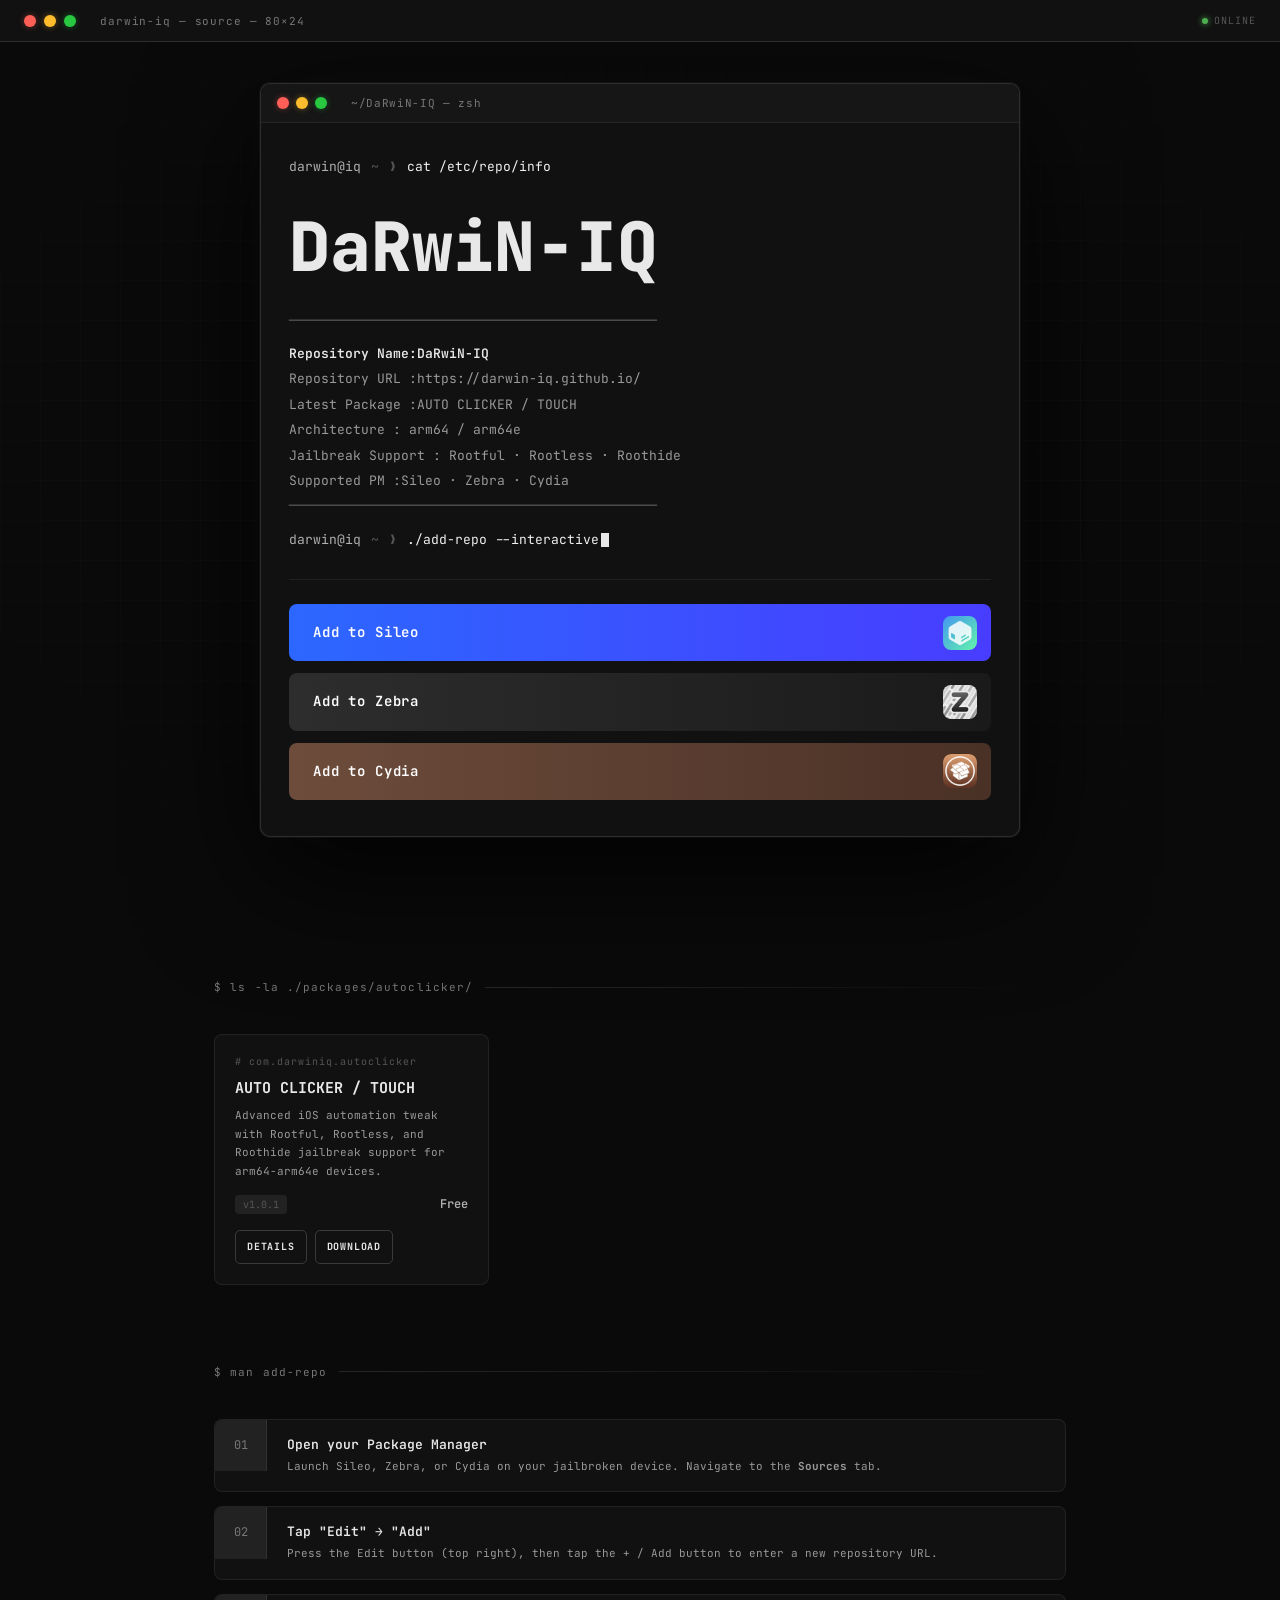
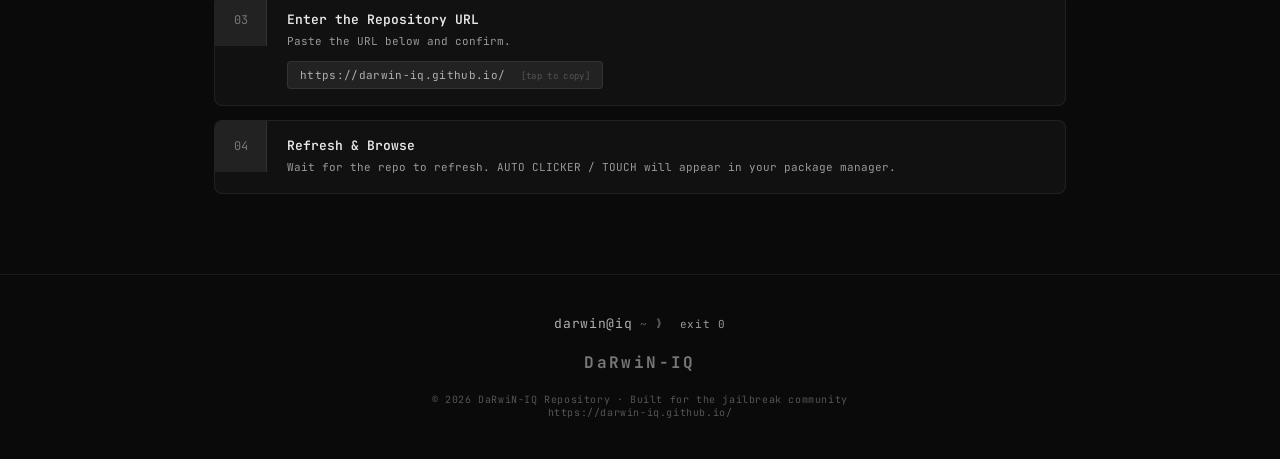
==== index.html @ 6f62ca1b "Cleanup: remove bat HTML and CSS link" ====
<!DOCTYPE html>
<html lang="en">
<head>
  <meta charset="UTF-8" />
  <meta name="viewport" content="width=device-width, initial-scale=1.0" />
  <title>DaRwiN-IQ — Source</title>
  <link href="https://fonts.googleapis.com/css2?family=JetBrains+Mono:wght@300;400;500;600;700;800&family=Share+Tech+Mono&display=swap" rel="stylesheet" />
  <style>
    :root {
      --black:   #0a0a0a;
      --black2:  #111111;
      --black3:  #161616;
      --black4:  #1c1c1c;
      --gray1:   #222222;
      --gray2:   #2e2e2e;
      --gray3:   #3a3a3a;
      --gray4:   #555555;
      --gray5:   #777777;
      --gray6:   #999999;
      --silver:  #b0b0b0;
      --white:   #e8e8e8;
      --white2:  #f0f0f0;
      --pure:    #ffffff;
      --accent:  #d0d0d0;
      --green:   #4caf50;
      --dim:     rgba(255,255,255,0.04);
      --border:  rgba(255,255,255,0.07);
      --border2: rgba(255,255,255,0.12);
    }

    *, *::before, *::after { box-sizing: border-box; margin: 0; padding: 0; }

    html { scroll-behavior: smooth; }

    body {
      background: var(--black);
      color: var(--white);
      font-family: 'JetBrains Mono', monospace;
      min-height: 100vh;
      overflow-x: hidden;
      cursor: default;
    }

    /* ────────────────── TOP BAR ────────────────── */
    .topbar {
      position: fixed;
      top: 0; left: 0; right: 0;
      height: 42px;
      background: var(--black2);
      border-bottom: 1px solid var(--border2);
      display: flex;
      align-items: center;
      justify-content: space-between;
      padding: 0 24px;
      z-index: 1000;
      backdrop-filter: blur(10px);
    }

    .topbar-left {
      display: flex;
      align-items: center;
      gap: 8px;
    }

    .dot {
      width: 12px; height: 12px;
      border-radius: 50%;
    }
    .dot-red    { background: #ff5f57; box-shadow: 0 0 6px #ff5f5766; }
    .dot-yellow { background: #ffbd2e; box-shadow: 0 0 6px #ffbd2e66; }
    .dot-green  { background: #28c840; box-shadow: 0 0 6px #28c84066; }

    .topbar-title {
      font-size: 11px;
      color: var(--gray5);
      letter-spacing: 0.08em;
      margin-left: 16px;
    }

    .topbar-right {
      font-size: 10px;
      color: var(--gray4);
      letter-spacing: 0.1em;
    }

    .status-dot {
      display: inline-block;
      width: 6px; height: 6px;
      border-radius: 50%;
      background: var(--green);
      margin-right: 6px;
      animation: blink 2s infinite;
      box-shadow: 0 0 6px var(--green);
    }

    @keyframes blink {
      0%, 100% { opacity: 1; }
      50% { opacity: 0.3; }
    }

    /* ────────────────── HERO ────────────────── */
    .hero {
      min-height: 100vh;
      display: flex;
      flex-direction: column;
      align-items: center;
      justify-content: center;
      padding: 80px 24px 60px;
      position: relative;
    }

    .hero-grid {
      position: absolute;
      inset: 0;
      background-image:
        linear-gradient(rgba(255,255,255,0.025) 1px, transparent 1px),
        linear-gradient(90deg, rgba(255,255,255,0.025) 1px, transparent 1px);
      background-size: 40px 40px;
      mask-image: radial-gradient(ellipse 80% 60% at 50% 50%, black 30%, transparent 100%);
    }

    .terminal-window {
      width: 100%;
      max-width: 760px;
      background: var(--black2);
      border: 1px solid var(--border2);
      border-radius: 10px;
      overflow: hidden;
      box-shadow:
        0 0 0 1px rgba(255,255,255,0.04),
        0 40px 120px rgba(0,0,0,0.8),
        0 0 80px rgba(255,255,255,0.02);
      position: relative;
      z-index: 1;
    }

    .terminal-header {
      background: var(--black3);
      border-bottom: 1px solid var(--border);
      padding: 12px 16px;
      display: flex;
      align-items: center;
      gap: 12px;
    }

    .terminal-dots {
      display: flex;
      gap: 7px;
    }

    .terminal-tab {
      font-size: 11px;
      color: var(--gray5);
      margin-left: 12px;
      letter-spacing: 0.06em;
    }

    .terminal-body {
      padding: 32px 28px 36px;
      line-height: 1.8;
    }

    .prompt {
      display: flex;
      align-items: flex-start;
      gap: 10px;
      margin-bottom: 6px;
      flex-wrap: wrap;
    }

    .prompt-user {
      color: var(--silver);
      font-size: 13px;
      white-space: nowrap;
    }

    .prompt-arrow {
      color: var(--gray4);
      font-size: 13px;
    }

    .prompt-cmd {
      color: var(--white2);
      font-size: 13px;
      flex: 1;
    }

    .output-line {
      padding-left: 0;
      font-size: 13px;
      color: var(--gray6);
      margin-bottom: 2px;
    }

    .output-line.highlight {
      color: var(--white);
      font-weight: 600;
    }

    .output-line.dim { color: var(--gray4); }

    /* ── BRAND LOGO ── */
    .brand-logo {
      font-family: 'JetBrains Mono', monospace;
      font-size: clamp(38px, 8vw, 68px);
      line-height: 1;
      color: var(--white);
      font-weight: 800;
      letter-spacing: 0;
      margin: 20px 0 28px;
      white-space: nowrap;
      text-shadow: none;
    }

    .spacer { height: 14px; }
    .spacer-sm { height: 8px; }

    /* ── TYPING CURSOR ── */
    .cursor {
      display: inline-block;
      width: 8px;
      height: 14px;
      background: var(--white);
      margin-left: 2px;
      vertical-align: middle;
      animation: cursor-blink 1s step-end infinite;
    }

    @keyframes cursor-blink {
      0%, 100% { opacity: 1; }
      50% { opacity: 0; }
    }

    /* ── ADD BUTTONS ── */
    .add-buttons {
      display: flex;
      flex-direction: column;
      gap: 12px;
      margin-top: 28px;
      padding-top: 24px;
      border-top: 1px solid var(--border);
    }

    .add-btn {
      display: flex;
      align-items: center;
      gap: 0;
      border-radius: 8px;
      padding: 0;
      cursor: pointer;
      text-decoration: none;
      overflow: hidden;
      transition: all 0.3s cubic-bezier(0.4, 0, 0.2, 1);
      font-family: "JetBrains Mono", monospace;
      border: none !important;
      outline: none !important;
      box-shadow: none !important;
      position: relative;
    }

    .add-btn:hover {
      transform: translateY(-2px);
      box-shadow: 0 10px 30px rgba(0,0,0,0.3) !important;
    }

    .btn-label {
      padding: 16px 24px;
      font-size: 14px;
      color: var(--pure);
      font-weight: 600;
      letter-spacing: 0.06em;
      flex: 1;
      text-align: left;
      border: none !important;
    }

    .btn-icon-img {
      width: 34px;
      height: 34px;
      margin-right: 14px;
      display: flex;
      align-items: center;
      justify-content: center;
      border-radius: 8px;
      overflow: hidden;
      border: none !important;
      box-shadow: none !important;
    }

    .btn-icon-img img { width: 100%; height: 100%; object-fit: cover; }

    .btn-sileo { background: linear-gradient(90deg, #2c67ff, #483dff); }
    .btn-zebra { background: linear-gradient(90deg, #2d2d2d, #1a1a1a); }
    .btn-cydia { background: linear-gradient(90deg, #6d4c3b, #4a3126); }
/* ────────────────── SECTION ────────────────── */
    section {
      max-width: 900px;
      margin: 0 auto;
      padding: 80px 24px;
    }

    .section-header {
      display: flex;
      align-items: center;
      gap: 12px;
      margin-bottom: 40px;
    }

    .section-cmd {
      font-size: 11px;
      color: var(--gray5);
      letter-spacing: 0.1em;
    }

    .section-title {
      font-size: 20px;
      font-weight: 700;
      color: var(--white);
      letter-spacing: 0.04em;
    }

    .divider {
      height: 1px;
      background: linear-gradient(90deg, var(--border2), transparent);
      flex: 1;
    }

    /* ────────────────── TWEAKS GRID ────────────────── */
    .tweaks-grid {
      display: grid;
      grid-template-columns: repeat(auto-fill, minmax(260px, 1fr));
      gap: 14px;
    }

    .tweak-card {
      background: var(--black2);
      border: 1px solid var(--border);
      border-radius: 8px;
      padding: 20px;
      transition: border-color 0.2s, box-shadow 0.2s, transform 0.2s;
      position: relative;
      overflow: hidden;
    }

    .tweak-card::before {
      content: '';
      position: absolute;
      top: 0; left: 0; right: 0;
      height: 1px;
      background: linear-gradient(90deg, transparent, rgba(255,255,255,0.1), transparent);
      opacity: 0;
      transition: opacity 0.3s;
    }

    .tweak-card:hover {
      border-color: var(--gray3);
      box-shadow: 0 8px 40px rgba(0,0,0,0.6);
      transform: translateY(-2px);
    }

    .tweak-card:hover::before { opacity: 1; }

    .tweak-id {
      font-size: 10px;
      color: var(--gray4);
      letter-spacing: 0.1em;
      margin-bottom: 10px;
    }

    .tweak-name {
      font-size: 15px;
      font-weight: 700;
      color: var(--white);
      margin-bottom: 8px;
    }

    .tweak-desc {
      font-size: 11px;
      color: var(--gray6);
      line-height: 1.7;
      margin-bottom: 14px;
    }

    .tweak-footer {
      display: flex;
      align-items: center;
      justify-content: space-between;
    }

    .tweak-version {
      font-size: 10px;
      color: var(--gray4);
      background: var(--gray1);
      padding: 3px 8px;
      border-radius: 4px;
    }

    .tweak-price {
      font-size: 12px;
      color: var(--silver);
      font-weight: 600;
    }

    .tweak-actions {
      display: flex;
      gap: 8px;
      margin-top: 16px;
      flex-wrap: wrap;
    }

    .tweak-link {
      display: inline-flex;
      align-items: center;
      justify-content: center;
      min-height: 34px;
      padding: 0 11px;
      border: 1px solid var(--gray3);
      border-radius: 5px;
      color: var(--white);
      font-size: 10px;
      font-weight: 700;
      letter-spacing: 0.08em;
      text-decoration: none;
      text-transform: uppercase;
      transition: border-color 0.2s, background 0.2s;
    }

    .tweak-link:hover {
      border-color: var(--silver);
      background: var(--gray1);
    }

    /* ────────────────── HOW TO ADD ────────────────── */
    .steps-list {
      display: flex;
      flex-direction: column;
      gap: 14px;
    }

    .step {
      display: flex;
      align-items: flex-start;
      gap: 0;
      background: var(--black2);
      border: 1px solid var(--border);
      border-radius: 8px;
      overflow: hidden;
    }

    .step-num {
      background: var(--gray1);
      border-right: 1px solid var(--border);
      padding: 16px 18px;
      font-size: 12px;
      color: var(--gray5);
      min-width: 52px;
      text-align: center;
      line-height: 1.6;
    }

    .step-content {
      padding: 16px 20px;
      flex: 1;
    }

    .step-title {
      font-size: 13px;
      font-weight: 600;
      color: var(--white);
      margin-bottom: 4px;
    }

    .step-desc {
      font-size: 11px;
      color: var(--gray6);
      line-height: 1.7;
    }

    .step-url {
      font-size: 11px;
      color: var(--silver);
      background: var(--gray1);
      padding: 6px 12px;
      border-radius: 4px;
      margin-top: 10px;
      display: inline-block;
      letter-spacing: 0.03em;
      border: 1px solid var(--border);
      cursor: pointer;
      transition: background 0.2s;
      word-break: break-all;
    }

    .step-url:hover { background: var(--gray2); }

    .copy-hint {
      font-size: 9px;
      color: var(--gray4);
      margin-left: 8px;
    }

    /* ────────────────── FOOTER ────────────────── */
    footer {
      border-top: 1px solid var(--border);
      padding: 40px 24px;
      display: flex;
      flex-direction: column;
      align-items: center;
      gap: 20px;
    }

    .footer-terminal {
      font-size: 11px;
      color: var(--gray4);
      letter-spacing: 0.06em;
    }

    .footer-name {
      font-size: 16px;
      font-weight: 700;
      color: var(--gray5);
      letter-spacing: 0.15em;
    }

    .footer-copy {
      font-size: 10px;
      color: var(--gray4);
      text-align: center;
      letter-spacing: 0.06em;
    }

    /* ────────────────── COPY TOAST ────────────────── */
    .toast {
      position: fixed;
      bottom: 30px;
      left: 50%;
      transform: translateX(-50%) translateY(20px);
      background: var(--gray1);
      border: 1px solid var(--border2);
      color: var(--white);
      font-size: 12px;
      padding: 10px 20px;
      border-radius: 6px;
      opacity: 0;
      pointer-events: none;
      transition: opacity 0.3s, transform 0.3s;
      z-index: 9000;
      letter-spacing: 0.05em;
    }

    .toast.show {
      opacity: 1;
      transform: translateX(-50%) translateY(0);
    }

    /* ────────────────── FADE IN ANIMATION ────────────────── */
    .fade-in {
      opacity: 0;
      transform: translateY(16px);
      animation: fadeUp 0.6s ease forwards;
    }

    @keyframes fadeUp {
      to { opacity: 1; transform: translateY(0); }
    }

    .delay-1 { animation-delay: 0.1s; }
    .delay-2 { animation-delay: 0.25s; }
    .delay-3 { animation-delay: 0.4s; }
    .delay-4 { animation-delay: 0.55s; }
    .delay-5 { animation-delay: 0.7s; }
    .delay-6 { animation-delay: 0.85s; }

    /* ────────────────── RESPONSIVE ────────────────── */
    @media (max-width: 600px) {
      .topbar { padding: 0 14px; }
      .terminal-body { padding: 20px 16px 24px; }
      .brand-logo { font-size: clamp(34px, 12vw, 46px); }
      .add-buttons { gap: 8px; }
      .tweaks-grid { grid-template-columns: 1fr; }
      section { padding: 60px 16px; }
    }
  </style>
</head>
<body>

  <!-- TOP BAR -->
  <div class="topbar">
    <div class="topbar-left">
      <span class="dot dot-red"></span>
      <span class="dot dot-yellow"></span>
      <span class="dot dot-green"></span>
      <span class="topbar-title">darwin-iq — source — 80×24</span>
    </div>
    <div class="topbar-right">
      <span class="status-dot"></span>ONLINE
    </div>
  </div>

  <!-- HERO -->
  <div class="hero">
    <div class="hero-grid"></div>
    <div class="bat-container">
        <div class="bat"></div>
    </div>

    <div class="terminal-window fade-in delay-1">
      <div class="terminal-header">
        <div class="terminal-dots">
          <span class="dot dot-red"></span>
          <span class="dot dot-yellow"></span>
          <span class="dot dot-green"></span>
        </div>
        <span class="terminal-tab">~/DaRwiN-IQ — zsh</span>
      </div>

      <div class="terminal-body">
        <div class="prompt">
          <span class="prompt-user">darwin@iq</span>
          <span class="prompt-arrow">~</span>
          <span class="prompt-arrow">❯</span>
          <span class="prompt-cmd">cat /etc/repo/info</span>
        </div>

        <div class="spacer-sm"></div>

        <div class="brand-logo" id="brand-logo">DaRwiN-IQ</div>

        <div class="output-line dim">──────────────────────────────────────────────</div>
        <div class="spacer-sm"></div>
        <div class="output-line highlight">  <span class="key">Repository Name</span><span class="sep">:</span><span class="val">DaRwiN-IQ</span></div>
        <div class="output-line">  <span class="key">Repository URL</span> <span class="sep">:</span><span class="val">https://darwin-iq.github.io/</span></div>
        <div class="output-line">  <span class="key">Latest Package</span> <span class="sep">:</span><span class="val">AUTO CLICKER / TOUCH</span></div>
        <div class="output-line">  Architecture       :  <span class="c-arm64">arm64</span> / <span class="c-arm64e">arm64e</span></div>
        <div class="output-line">  Jailbreak Support  :  <span class="c-rootful">Rootful</span> · <span class="c-rootless">Rootless</span> · <span class="c-roothide">Roothide</span></div>
        <div class="output-line">  <span class="key">Supported PM</span>   <span class="sep">:</span><span class="val">Sileo · Zebra · Cydia</span></div>
        <div class="output-line dim">──────────────────────────────────────────────</div>
        <div class="spacer-sm"></div>

        <div class="prompt fade-in delay-3">
          <span class="prompt-user">darwin@iq</span>
          <span class="prompt-arrow">~</span>
          <span class="prompt-arrow">❯</span>
          <span class="prompt-cmd">./add-repo --interactive<span class="cursor"></span></span>
        </div>

        <div class="add-buttons fade-in delay-4">
          <a class="add-btn btn-sileo" href="sileo://source/https://darwin-iq.github.io/" onclick="tryOpen(event,this.href)">
            <span class="btn-label">Add to Sileo</span>
            <div class="btn-icon-img"><img src="assets/images/sileo_icon.png" alt="Sileo"></div>
          </a>
          <a class="add-btn btn-zebra" href="zbra://sources/add/https://darwin-iq.github.io/" onclick="tryOpen(event,this.href)">
            <span class="btn-label">Add to Zebra</span>
            <div class="btn-icon-img"><img src="assets/images/zebra_icon.png" alt="Zebra"></div>
          </a>
          <a class="add-btn btn-cydia" href="cydia://url/https://cydia.saurik.com/api/share#?source=https%3A%2F%2Fdarwin-iq.github.io%2F" onclick="tryOpen(event,this.href)">
            <span class="btn-label">Add to Cydia</span>
            <div class="btn-icon-img"><img src="assets/images/cydia_icon.png" alt="Cydia"></div>
          </a>
        </div></div>

      </div>
    </div>
  </div>

  <!-- PACKAGES SECTION -->
  <section id="packages">
    <div class="section-header fade-in">
      <span class="section-cmd">$ ls -la ./packages/autoclicker/</span>
      <div class="divider"></div>
    </div>

    <div class="tweaks-grid" id="tweaks-grid">
      <!-- injected by JS -->
    </div>
  </section>

  <!-- HOW TO ADD -->
  <section id="howto" style="padding-top:0;">
    <div class="section-header fade-in">
      <span class="section-cmd">$ man add-repo</span>
      <div class="divider"></div>
    </div>

    <div class="steps-list fade-in delay-2">
      <div class="step">
        <div class="step-num">01</div>
        <div class="step-content">
          <div class="step-title">Open your Package Manager</div>
          <div class="step-desc">Launch Sileo, Zebra, or Cydia on your jailbroken device. Navigate to the <strong>Sources</strong> tab.</div>
        </div>
      </div>
      <div class="step">
        <div class="step-num">02</div>
        <div class="step-content">
          <div class="step-title">Tap "Edit" → "Add"</div>
          <div class="step-desc">Press the Edit button (top right), then tap the + / Add button to enter a new repository URL.</div>
        </div>
      </div>
      <div class="step">
        <div class="step-num">03</div>
        <div class="step-content">
          <div class="step-title">Enter the Repository URL</div>
          <div class="step-desc">Paste the URL below and confirm.</div>
          <span class="step-url" onclick="copyURL(this)">
            https://darwin-iq.github.io/
            <span class="copy-hint">[tap to copy]</span>
          </span>
        </div>
      </div>
      <div class="step">
        <div class="step-num">04</div>
        <div class="step-content">
          <div class="step-title">Refresh & Browse</div>
          <div class="step-desc">Wait for the repo to refresh. AUTO CLICKER / TOUCH will appear in your package manager.</div>
        </div>
      </div>
    </div>
  </section>

  <!-- FOOTER -->
  <footer>
    <div class="footer-terminal">
      <span class="prompt-user">darwin@iq</span>
      <span style="color:var(--gray4)"> ~ </span>
      <span class="prompt-arrow">❯</span>
      <span style="color:var(--gray6); margin-left:8px;">exit 0</span>
    </div>
    <div class="footer-name">DaRwiN-IQ</div>
    <div class="footer-copy">
      © 2026 DaRwiN-IQ Repository · Built for the jailbreak community<br/>
      <span style="color:var(--gray4)">https://darwin-iq.github.io/</span>
    </div>
  </footer>

  <div class="toast" id="toast">URL copied to clipboard ✓</div>

  <script>
    /* ── PACKAGES DATA ── */
    const packages = [
      {
        id: 'com.darwiniq.autoclicker',
        name: 'AUTO CLICKER / TOUCH',
        desc: 'Advanced iOS automation tweak with Rootful, Rootless, and Roothide jailbreak support for arm64-arm64e devices.',
        version: '1.0.1',
        price: 'Free',
        details: 'depictions/?package=com.darwiniq.autoclicker&v=7',
        download: 'debs/com.darwiniq.autoclicker_1.0.1_iphoneos-arm64.deb'
      },
    ];

    /* ── RENDER PACKAGES ── */
    const grid = document.getElementById('tweaks-grid');
    packages.forEach((pkg, i) => {
      const card = document.createElement('div');
      card.className = 'tweak-card fade-in';
      card.style.animationDelay = `${0.1 + i * 0.12}s`;
      card.innerHTML = `
        <div class="tweak-id"># ${pkg.id}</div>
        <div class="tweak-name">${pkg.name}</div>
        <div class="tweak-desc">${pkg.desc}</div>
        <div class="tweak-footer">
          <span class="tweak-version">v${pkg.version}</span>
          <span class="tweak-price">${pkg.price}</span>
        </div>
        <div class="tweak-actions">
          <a class="tweak-link" href="${pkg.details}">Details</a>
          <a class="tweak-link" href="${pkg.download}">Download</a>
        </div>
      `;
      grid.appendChild(card);
    });

    /* ── COPY URL ── */
    function copyURL(el) {
      const url = 'https://darwin-iq.github.io/';
      if (navigator.clipboard) {
        navigator.clipboard.writeText(url);
      } else {
        const ta = document.createElement('textarea');
        ta.value = url;
        document.body.appendChild(ta);
        ta.select();
        document.execCommand('copy');
        document.body.removeChild(ta);
      }
      showToast('URL copied to clipboard ✓');
    }

    /* ── DEEP LINK HANDLER ── */
    function tryOpen(e, url) {
      e.preventDefault();
      window.location.href = url;
    }

    /* ── TOAST ── */
    function showToast(msg) {
      const t = document.getElementById('toast');
      t.textContent = msg;
      t.classList.add('show');
      setTimeout(() => t.classList.remove('show'), 2500);
    }

    /* ── INTERSECTION OBSERVER for scroll fade ── */
    const obs = new IntersectionObserver((entries) => {
      entries.forEach(e => {
        if (e.isIntersecting) {
          e.target.style.opacity = '1';
          e.target.style.transform = 'translateY(0)';
        }
      });
    }, { threshold: 0.1 });

    document.querySelectorAll('.tweak-card, .step').forEach(el => {
      el.style.transition = 'opacity 0.5s ease, transform 0.5s ease';
      obs.observe(el);
    });
  </script>
</body>
</html>
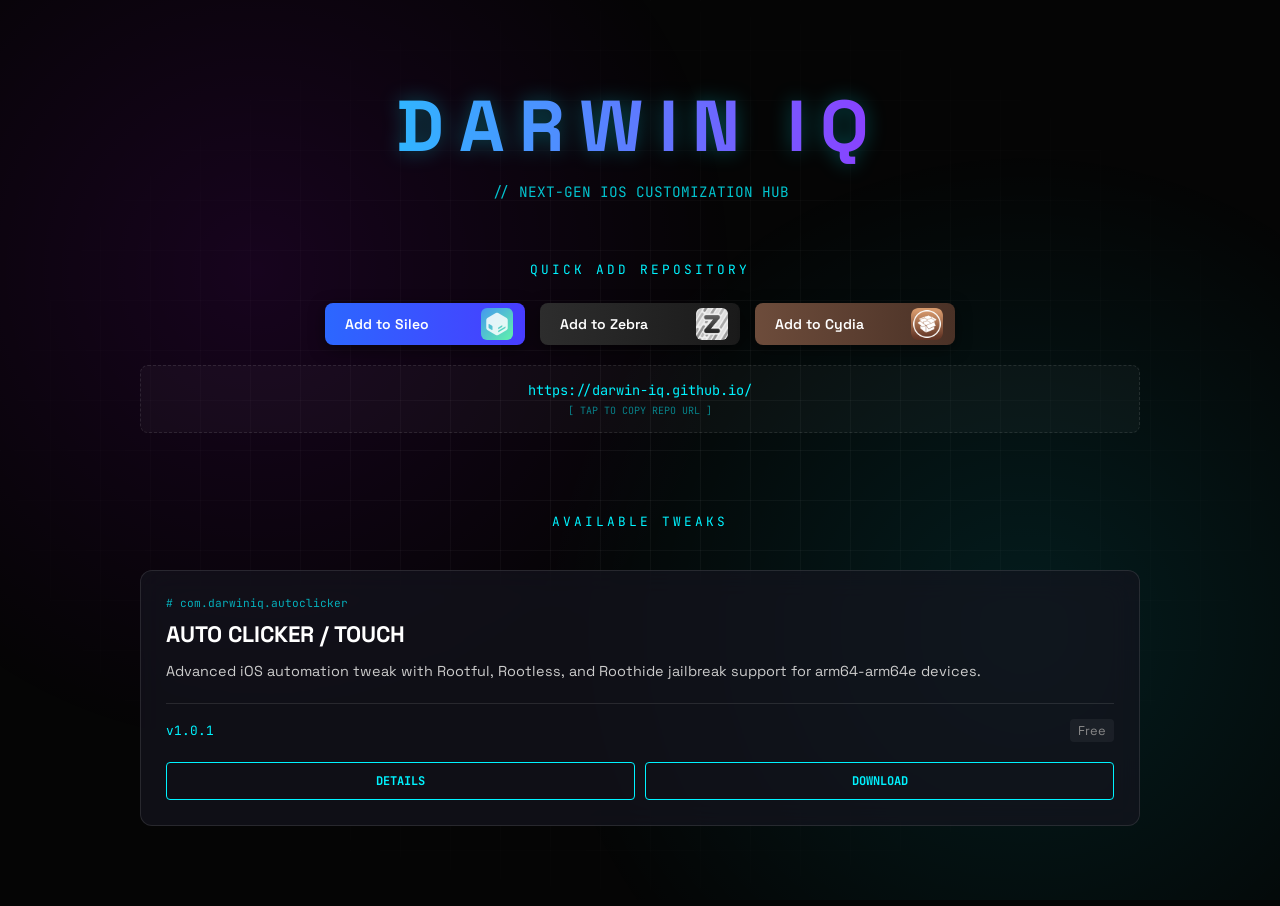
==== commit ba20c270: "Deploy Modern Cyberpunk theme and backup old design" ====
--- a/index.html
+++ b/index.html
@@ -1,820 +1,391 @@
 <!DOCTYPE html>
 <html lang="en">
 <head>
-  <meta charset="UTF-8" />
-  <meta name="viewport" content="width=device-width, initial-scale=1.0" />
-  <title>DaRwiN-IQ — Source</title>
-  <link href="https://fonts.googleapis.com/css2?family=JetBrains+Mono:wght@300;400;500;600;700;800&family=Share+Tech+Mono&display=swap" rel="stylesheet" />
-  <style>
-    :root {
-      --black:   #0a0a0a;
-      --black2:  #111111;
-      --black3:  #161616;
-      --black4:  #1c1c1c;
-      --gray1:   #222222;
-      --gray2:   #2e2e2e;
-      --gray3:   #3a3a3a;
-      --gray4:   #555555;
-      --gray5:   #777777;
-      --gray6:   #999999;
-      --silver:  #b0b0b0;
-      --white:   #e8e8e8;
-      --white2:  #f0f0f0;
-      --pure:    #ffffff;
-      --accent:  #d0d0d0;
-      --green:   #4caf50;
-      --dim:     rgba(255,255,255,0.04);
-      --border:  rgba(255,255,255,0.07);
-      --border2: rgba(255,255,255,0.12);
-    }
-
-    *, *::before, *::after { box-sizing: border-box; margin: 0; padding: 0; }
-
-    html { scroll-behavior: smooth; }
-
-    body {
-      background: var(--black);
-      color: var(--white);
-      font-family: 'JetBrains Mono', monospace;
-      min-height: 100vh;
-      overflow-x: hidden;
-      cursor: default;
-    }
-
-    /* ────────────────── TOP BAR ────────────────── */
-    .topbar {
-      position: fixed;
-      top: 0; left: 0; right: 0;
-      height: 42px;
-      background: var(--black2);
-      border-bottom: 1px solid var(--border2);
-      display: flex;
-      align-items: center;
-      justify-content: space-between;
-      padding: 0 24px;
-      z-index: 1000;
-      backdrop-filter: blur(10px);
-    }
-
-    .topbar-left {
-      display: flex;
-      align-items: center;
-      gap: 8px;
-    }
-
-    .dot {
-      width: 12px; height: 12px;
-      border-radius: 50%;
-    }
-    .dot-red    { background: #ff5f57; box-shadow: 0 0 6px #ff5f5766; }
-    .dot-yellow { background: #ffbd2e; box-shadow: 0 0 6px #ffbd2e66; }
-    .dot-green  { background: #28c840; box-shadow: 0 0 6px #28c84066; }
-
-    .topbar-title {
-      font-size: 11px;
-      color: var(--gray5);
-      letter-spacing: 0.08em;
-      margin-left: 16px;
-    }
-
-    .topbar-right {
-      font-size: 10px;
-      color: var(--gray4);
-      letter-spacing: 0.1em;
-    }
-
-    .status-dot {
-      display: inline-block;
-      width: 6px; height: 6px;
-      border-radius: 50%;
-      background: var(--green);
-      margin-right: 6px;
-      animation: blink 2s infinite;
-      box-shadow: 0 0 6px var(--green);
-    }
-
-    @keyframes blink {
-      0%, 100% { opacity: 1; }
-      50% { opacity: 0.3; }
-    }
-
-    /* ────────────────── HERO ────────────────── */
-    .hero {
-      min-height: 100vh;
-      display: flex;
-      flex-direction: column;
-      align-items: center;
-      justify-content: center;
-      padding: 80px 24px 60px;
-      position: relative;
-    }
-
-    .hero-grid {
-      position: absolute;
-      inset: 0;
-      background-image:
-        linear-gradient(rgba(255,255,255,0.025) 1px, transparent 1px),
-        linear-gradient(90deg, rgba(255,255,255,0.025) 1px, transparent 1px);
-      background-size: 40px 40px;
-      mask-image: radial-gradient(ellipse 80% 60% at 50% 50%, black 30%, transparent 100%);
-    }
-
-    .terminal-window {
-      width: 100%;
-      max-width: 760px;
-      background: var(--black2);
-      border: 1px solid var(--border2);
-      border-radius: 10px;
-      overflow: hidden;
-      box-shadow:
-        0 0 0 1px rgba(255,255,255,0.04),
-        0 40px 120px rgba(0,0,0,0.8),
-        0 0 80px rgba(255,255,255,0.02);
-      position: relative;
-      z-index: 1;
-    }
-
-    .terminal-header {
-      background: var(--black3);
-      border-bottom: 1px solid var(--border);
-      padding: 12px 16px;
-      display: flex;
-      align-items: center;
-      gap: 12px;
-    }
-
-    .terminal-dots {
-      display: flex;
-      gap: 7px;
-    }
-
-    .terminal-tab {
-      font-size: 11px;
-      color: var(--gray5);
-      margin-left: 12px;
-      letter-spacing: 0.06em;
-    }
-
-    .terminal-body {
-      padding: 32px 28px 36px;
-      line-height: 1.8;
-    }
-
-    .prompt {
-      display: flex;
-      align-items: flex-start;
-      gap: 10px;
-      margin-bottom: 6px;
-      flex-wrap: wrap;
-    }
-
-    .prompt-user {
-      color: var(--silver);
-      font-size: 13px;
-      white-space: nowrap;
-    }
-
-    .prompt-arrow {
-      color: var(--gray4);
-      font-size: 13px;
-    }
-
-    .prompt-cmd {
-      color: var(--white2);
-      font-size: 13px;
-      flex: 1;
-    }
-
-    .output-line {
-      padding-left: 0;
-      font-size: 13px;
-      color: var(--gray6);
-      margin-bottom: 2px;
-    }
-
-    .output-line.highlight {
-      color: var(--white);
-      font-weight: 600;
-    }
-
-    .output-line.dim { color: var(--gray4); }
-
-    /* ── BRAND LOGO ── */
-    .brand-logo {
-      font-family: 'JetBrains Mono', monospace;
-      font-size: clamp(38px, 8vw, 68px);
-      line-height: 1;
-      color: var(--white);
-      font-weight: 800;
-      letter-spacing: 0;
-      margin: 20px 0 28px;
-      white-space: nowrap;
-      text-shadow: none;
-    }
-
-    .spacer { height: 14px; }
-    .spacer-sm { height: 8px; }
-
-    /* ── TYPING CURSOR ── */
-    .cursor {
-      display: inline-block;
-      width: 8px;
-      height: 14px;
-      background: var(--white);
-      margin-left: 2px;
-      vertical-align: middle;
-      animation: cursor-blink 1s step-end infinite;
-    }
-
-    @keyframes cursor-blink {
-      0%, 100% { opacity: 1; }
-      50% { opacity: 0; }
-    }
-
-    /* ── ADD BUTTONS ── */
-    .add-buttons {
-      display: flex;
-      flex-direction: column;
-      gap: 12px;
-      margin-top: 28px;
-      padding-top: 24px;
-      border-top: 1px solid var(--border);
-    }
-
-    .add-btn {
-      display: flex;
-      align-items: center;
-      gap: 0;
-      border-radius: 8px;
-      padding: 0;
-      cursor: pointer;
-      text-decoration: none;
-      overflow: hidden;
-      transition: all 0.3s cubic-bezier(0.4, 0, 0.2, 1);
-      font-family: "JetBrains Mono", monospace;
-      border: none !important;
-      outline: none !important;
-      box-shadow: none !important;
-      position: relative;
-    }
-
-    .add-btn:hover {
-      transform: translateY(-2px);
-      box-shadow: 0 10px 30px rgba(0,0,0,0.3) !important;
-    }
-
-    .btn-label {
-      padding: 16px 24px;
-      font-size: 14px;
-      color: var(--pure);
-      font-weight: 600;
-      letter-spacing: 0.06em;
-      flex: 1;
-      text-align: left;
-      border: none !important;
-    }
-
-    .btn-icon-img {
-      width: 34px;
-      height: 34px;
-      margin-right: 14px;
-      display: flex;
-      align-items: center;
-      justify-content: center;
-      border-radius: 8px;
-      overflow: hidden;
-      border: none !important;
-      box-shadow: none !important;
-    }
-
-    .btn-icon-img img { width: 100%; height: 100%; object-fit: cover; }
-
-    .btn-sileo { background: linear-gradient(90deg, #2c67ff, #483dff); }
-    .btn-zebra { background: linear-gradient(90deg, #2d2d2d, #1a1a1a); }
-    .btn-cydia { background: linear-gradient(90deg, #6d4c3b, #4a3126); }
-/* ────────────────── SECTION ────────────────── */
-    section {
-      max-width: 900px;
-      margin: 0 auto;
-      padding: 80px 24px;
-    }
-
-    .section-header {
-      display: flex;
-      align-items: center;
-      gap: 12px;
-      margin-bottom: 40px;
-    }
-
-    .section-cmd {
-      font-size: 11px;
-      color: var(--gray5);
-      letter-spacing: 0.1em;
-    }
-
-    .section-title {
-      font-size: 20px;
-      font-weight: 700;
-      color: var(--white);
-      letter-spacing: 0.04em;
-    }
-
-    .divider {
-      height: 1px;
-      background: linear-gradient(90deg, var(--border2), transparent);
-      flex: 1;
-    }
-
-    /* ────────────────── TWEAKS GRID ────────────────── */
-    .tweaks-grid {
-      display: grid;
-      grid-template-columns: repeat(auto-fill, minmax(260px, 1fr));
-      gap: 14px;
-    }
-
-    .tweak-card {
-      background: var(--black2);
-      border: 1px solid var(--border);
-      border-radius: 8px;
-      padding: 20px;
-      transition: border-color 0.2s, box-shadow 0.2s, transform 0.2s;
-      position: relative;
-      overflow: hidden;
-    }
-
-    .tweak-card::before {
-      content: '';
-      position: absolute;
-      top: 0; left: 0; right: 0;
-      height: 1px;
-      background: linear-gradient(90deg, transparent, rgba(255,255,255,0.1), transparent);
-      opacity: 0;
-      transition: opacity 0.3s;
-    }
-
-    .tweak-card:hover {
-      border-color: var(--gray3);
-      box-shadow: 0 8px 40px rgba(0,0,0,0.6);
-      transform: translateY(-2px);
-    }
-
-    .tweak-card:hover::before { opacity: 1; }
-
-    .tweak-id {
-      font-size: 10px;
-      color: var(--gray4);
-      letter-spacing: 0.1em;
-      margin-bottom: 10px;
-    }
-
-    .tweak-name {
-      font-size: 15px;
-      font-weight: 700;
-      color: var(--white);
-      margin-bottom: 8px;
-    }
-
-    .tweak-desc {
-      font-size: 11px;
-      color: var(--gray6);
-      line-height: 1.7;
-      margin-bottom: 14px;
-    }
-
-    .tweak-footer {
-      display: flex;
-      align-items: center;
-      justify-content: space-between;
-    }
-
-    .tweak-version {
-      font-size: 10px;
-      color: var(--gray4);
-      background: var(--gray1);
-      padding: 3px 8px;
-      border-radius: 4px;
-    }
-
-    .tweak-price {
-      font-size: 12px;
-      color: var(--silver);
-      font-weight: 600;
-    }
-
-    .tweak-actions {
-      display: flex;
-      gap: 8px;
-      margin-top: 16px;
-      flex-wrap: wrap;
-    }
-
-    .tweak-link {
-      display: inline-flex;
-      align-items: center;
-      justify-content: center;
-      min-height: 34px;
-      padding: 0 11px;
-      border: 1px solid var(--gray3);
-      border-radius: 5px;
-      color: var(--white);
-      font-size: 10px;
-      font-weight: 700;
-      letter-spacing: 0.08em;
-      text-decoration: none;
-      text-transform: uppercase;
-      transition: border-color 0.2s, background 0.2s;
-    }
-
-    .tweak-link:hover {
-      border-color: var(--silver);
-      background: var(--gray1);
-    }
-
-    /* ────────────────── HOW TO ADD ────────────────── */
-    .steps-list {
-      display: flex;
-      flex-direction: column;
-      gap: 14px;
-    }
-
-    .step {
-      display: flex;
-      align-items: flex-start;
-      gap: 0;
-      background: var(--black2);
-      border: 1px solid var(--border);
-      border-radius: 8px;
-      overflow: hidden;
-    }
-
-    .step-num {
-      background: var(--gray1);
-      border-right: 1px solid var(--border);
-      padding: 16px 18px;
-      font-size: 12px;
-      color: var(--gray5);
-      min-width: 52px;
-      text-align: center;
-      line-height: 1.6;
-    }
-
-    .step-content {
-      padding: 16px 20px;
-      flex: 1;
-    }
-
-    .step-title {
-      font-size: 13px;
-      font-weight: 600;
-      color: var(--white);
-      margin-bottom: 4px;
-    }
-
-    .step-desc {
-      font-size: 11px;
-      color: var(--gray6);
-      line-height: 1.7;
-    }
-
-    .step-url {
-      font-size: 11px;
-      color: var(--silver);
-      background: var(--gray1);
-      padding: 6px 12px;
-      border-radius: 4px;
-      margin-top: 10px;
-      display: inline-block;
-      letter-spacing: 0.03em;
-      border: 1px solid var(--border);
-      cursor: pointer;
-      transition: background 0.2s;
-      word-break: break-all;
-    }
-
-    .step-url:hover { background: var(--gray2); }
-
-    .copy-hint {
-      font-size: 9px;
-      color: var(--gray4);
-      margin-left: 8px;
-    }
-
-    /* ────────────────── FOOTER ────────────────── */
-    footer {
-      border-top: 1px solid var(--border);
-      padding: 40px 24px;
-      display: flex;
-      flex-direction: column;
-      align-items: center;
-      gap: 20px;
-    }
-
-    .footer-terminal {
-      font-size: 11px;
-      color: var(--gray4);
-      letter-spacing: 0.06em;
-    }
-
-    .footer-name {
-      font-size: 16px;
-      font-weight: 700;
-      color: var(--gray5);
-      letter-spacing: 0.15em;
-    }
-
-    .footer-copy {
-      font-size: 10px;
-      color: var(--gray4);
-      text-align: center;
-      letter-spacing: 0.06em;
-    }
-
-    /* ────────────────── COPY TOAST ────────────────── */
-    .toast {
-      position: fixed;
-      bottom: 30px;
-      left: 50%;
-      transform: translateX(-50%) translateY(20px);
-      background: var(--gray1);
-      border: 1px solid var(--border2);
-      color: var(--white);
-      font-size: 12px;
-      padding: 10px 20px;
-      border-radius: 6px;
-      opacity: 0;
-      pointer-events: none;
-      transition: opacity 0.3s, transform 0.3s;
-      z-index: 9000;
-      letter-spacing: 0.05em;
-    }
-
-    .toast.show {
-      opacity: 1;
-      transform: translateX(-50%) translateY(0);
-    }
-
-    /* ────────────────── FADE IN ANIMATION ────────────────── */
-    .fade-in {
-      opacity: 0;
-      transform: translateY(16px);
-      animation: fadeUp 0.6s ease forwards;
-    }
-
-    @keyframes fadeUp {
-      to { opacity: 1; transform: translateY(0); }
-    }
-
-    .delay-1 { animation-delay: 0.1s; }
-    .delay-2 { animation-delay: 0.25s; }
-    .delay-3 { animation-delay: 0.4s; }
-    .delay-4 { animation-delay: 0.55s; }
-    .delay-5 { animation-delay: 0.7s; }
-    .delay-6 { animation-delay: 0.85s; }
-
-    /* ────────────────── RESPONSIVE ────────────────── */
-    @media (max-width: 600px) {
-      .topbar { padding: 0 14px; }
-      .terminal-body { padding: 20px 16px 24px; }
-      .brand-logo { font-size: clamp(34px, 12vw, 46px); }
-      .add-buttons { gap: 8px; }
-      .tweaks-grid { grid-template-columns: 1fr; }
-      section { padding: 60px 16px; }
-    }
-  </style>
+    <meta charset="UTF-8">
+    <meta name="viewport" content="width=device-width, initial-scale=1.0">
+    <title>DaRwiN-IQ — Modern Cyberpunk Source</title>
+    <link href="https://fonts.googleapis.com/css2?family=Space+Grotesk:wght@300;500;700&family=JetBrains+Mono:wght@400;700&display=swap" rel="stylesheet">
+    <style>
+        :root {
+            --bg: #050505;
+            --accent: #00f3ff;
+            --accent-dim: rgba(0, 243, 255, 0.3);
+            --purple: #bc00ff;
+            --glass: rgba(20, 20, 30, 0.7);
+            --border: rgba(255, 255, 255, 0.1);
+        }
+
+        * { margin: 0; padding: 0; box-sizing: border-box; }
+
+        body {
+            background-color: var(--bg);
+            color: white;
+            font-family: 'Space Grotesk', sans-serif;
+            min-height: 100vh;
+            overflow-x: hidden;
+            display: flex;
+            flex-direction: column;
+            align-items: center;
+        }
+
+        /* ── BACKGROUND EFFECTS ── */
+        body::before {
+            content: "";
+            position: fixed;
+            inset: 0;
+            background: 
+                radial-gradient(circle at 20% 30%, rgba(188, 0, 255, 0.1) 0%, transparent 40%),
+                radial-gradient(circle at 80% 70%, rgba(0, 243, 255, 0.1) 0%, transparent 40%);
+            z-index: -1;
+        }
+
+        .grid-overlay {
+            position: fixed;
+            inset: 0;
+            background-image: 
+                linear-gradient(var(--border) 1px, transparent 1px),
+                linear-gradient(90deg, var(--border) 1px, transparent 1px);
+            background-size: 50px 50px;
+            mask-image: radial-gradient(ellipse at center, black, transparent 80%);
+            z-index: -1;
+            opacity: 0.5;
+        }
+
+        .container {
+            max-width: 1000px;
+            width: 90%;
+            padding: 80px 0;
+        }
+
+        /* ── HEADER ── */
+        .header {
+            text-align: center;
+            margin-bottom: 60px;
+        }
+
+        .header h1 {
+            font-size: clamp(2.5rem, 8vw, 4.5rem);
+            text-transform: uppercase;
+            letter-spacing: 0.2em;
+            background: linear-gradient(to right, var(--accent), var(--purple));
+            -webkit-background-clip: text;
+            -webkit-text-fill-color: transparent;
+            filter: drop-shadow(0 0 10px var(--accent-dim));
+            margin-bottom: 10px;
+        }
+
+        .header p {
+            font-family: 'JetBrains Mono', monospace;
+            color: var(--accent);
+            font-size: 0.9rem;
+            opacity: 0.8;
+        }
+
+        /* ── REPO BUTTONS (Original Look Preserved) ── */
+        .repo-section {
+            margin-bottom: 80px;
+            text-align: center;
+        }
+
+        .section-title {
+            font-family: 'JetBrains Mono', monospace;
+            font-size: 0.8rem;
+            color: var(--accent);
+            margin-bottom: 25px;
+            text-transform: uppercase;
+            letter-spacing: 3px;
+        }
+
+        .add-buttons {
+            display: flex;
+            flex-wrap: wrap;
+            justify-content: center;
+            gap: 15px;
+        }
+
+        .add-btn {
+            display: flex;
+            align-items: center;
+            border-radius: 8px;
+            cursor: pointer;
+            text-decoration: none;
+            overflow: hidden;
+            transition: all 0.3s ease;
+            min-width: 200px;
+            border: none !important;
+            outline: none !important;
+            box-shadow: 0 4px 15px rgba(0,0,0,0.5) !important;
+        }
+
+        .add-btn:hover {
+            transform: translateY(-3px);
+            box-shadow: 0 10px 25px rgba(0,0,0,0.6) !important;
+        }
+
+        .btn-label {
+            padding: 12px 20px;
+            font-size: 14px;
+            color: white;
+            font-weight: 600;
+            flex: 1;
+            text-align: left;
+        }
+
+        .btn-icon-img {
+            width: 32px;
+            height: 32px;
+            margin-right: 12px;
+            display: flex;
+            align-items: center;
+            justify-content: center;
+            border-radius: 6px;
+            overflow: hidden;
+        }
+
+        .btn-icon-img img { width: 100%; height: 100%; object-fit: cover; }
+
+        .btn-sileo { background: linear-gradient(90deg, #2c67ff, #483dff); }
+        .btn-zebra { background: linear-gradient(90deg, #2d2d2d, #1a1a1a); }
+        .btn-cydia { background: linear-gradient(90deg, #6d4c3b, #4a3126); }
+
+        /* ── PACKAGE CARDS ── */
+        .packages-grid {
+            display: grid;
+            grid-template-columns: repeat(auto-fit, minmax(320px, 1fr));
+            gap: 25px;
+        }
+
+        .card {
+            background: var(--glass);
+            backdrop-filter: blur(15px);
+            border: 1px solid var(--border);
+            border-radius: 12px;
+            padding: 25px;
+            position: relative;
+            transition: 0.4s cubic-bezier(0.175, 0.885, 0.32, 1.275);
+            display: flex;
+            flex-direction: column;
+        }
+
+        .card:hover {
+            transform: translateY(-8px);
+            border-color: var(--accent);
+            box-shadow: 0 0 30px rgba(0, 243, 255, 0.15);
+        }
+
+        .tweak-id {
+            font-family: 'JetBrains Mono', monospace;
+            font-size: 0.7rem;
+            color: var(--accent);
+            margin-bottom: 10px;
+            opacity: 0.7;
+        }
+
+        .tweak-name {
+            font-size: 1.4rem;
+            font-weight: 700;
+            margin-bottom: 12px;
+            color: white;
+        }
+
+        .tweak-desc {
+            font-size: 0.9rem;
+            color: #ccc;
+            line-height: 1.5;
+            margin-bottom: 20px;
+            flex: 1;
+        }
+
+        .tweak-footer {
+            display: flex;
+            justify-content: space-between;
+            align-items: center;
+            margin-bottom: 20px;
+            padding-top: 15px;
+            border-top: 1px solid var(--border);
+        }
+
+        .tweak-version {
+            font-family: 'JetBrains Mono', monospace;
+            font-size: 0.8rem;
+            color: var(--accent);
+        }
+
+        .tweak-price {
+            font-size: 0.8rem;
+            background: rgba(255,255,255,0.05);
+            padding: 3px 8px;
+            border-radius: 4px;
+            color: #888;
+        }
+
+        .tweak-actions {
+            display: grid;
+            grid-template-columns: 1fr 1fr;
+            gap: 10px;
+        }
+
+        .btn-action {
+            text-align: center;
+            padding: 10px;
+            border: 1px solid var(--accent);
+            color: var(--accent);
+            text-decoration: none;
+            font-family: 'JetBrains Mono', monospace;
+            font-weight: bold;
+            font-size: 0.75rem;
+            text-transform: uppercase;
+            border-radius: 4px;
+            transition: 0.2s;
+        }
+
+        .btn-action:hover {
+            background: var(--accent);
+            color: black;
+            box-shadow: 0 0 15px var(--accent);
+        }
+
+        /* ── TOAST ── */
+        .toast {
+            position: fixed;
+            bottom: 30px;
+            left: 50%;
+            transform: translateX(-50%) translateY(100px);
+            background: var(--accent);
+            color: black;
+            padding: 12px 25px;
+            border-radius: 50px;
+            font-weight: bold;
+            font-size: 0.9rem;
+            transition: 0.5s cubic-bezier(0.68, -0.55, 0.265, 1.55);
+            z-index: 10000;
+        }
+        .toast.show { transform: translateX(-50%) translateY(0); }
+
+        .url-copy-box {
+            background: rgba(255,255,255,0.03);
+            border: 1px dashed var(--border);
+            padding: 15px;
+            border-radius: 8px;
+            margin-top: 20px;
+            cursor: pointer;
+            transition: 0.2s;
+            font-family: 'JetBrains Mono', monospace;
+            font-size: 0.85rem;
+            color: var(--accent);
+        }
+
+        .url-copy-box:hover {
+            background: rgba(255,255,255,0.06);
+            border-color: var(--accent);
+        }
+    </style>
 </head>
 <body>
-
-  <!-- TOP BAR -->
-  <div class="topbar">
-    <div class="topbar-left">
-      <span class="dot dot-red"></span>
-      <span class="dot dot-yellow"></span>
-      <span class="dot dot-green"></span>
-      <span class="topbar-title">darwin-iq — source — 80×24</span>
+    <div class="grid-overlay"></div>
+
+    <div class="container">
+        <!-- HERO -->
+        <header class="header">
+            <h1>DARWIN IQ</h1>
+            <p>// NEXT-GEN IOS CUSTOMIZATION HUB</p>
+        </header>
+
+        <!-- REPO ACCESS -->
+        <section class="repo-section">
+            <div class="section-title">Quick Add Repository</div>
+            <div class="add-buttons">
+                <a class="add-btn btn-sileo" href="sileo://source/https://darwin-iq.github.io/" onclick="tryOpen(event,this.href)">
+                    <span class="btn-label">Add to Sileo</span>
+                    <div class="btn-icon-img"><img src="assets/images/sileo_icon.png" alt="Sileo"></div>
+                </a>
+                <a class="add-btn btn-zebra" href="zbra://sources/add/https://darwin-iq.github.io/" onclick="tryOpen(event,this.href)">
+                    <span class="btn-label">Add to Zebra</span>
+                    <div class="btn-icon-img"><img src="assets/images/zebra_icon.png" alt="Zebra"></div>
+                </a>
+                <a class="add-btn btn-cydia" href="cydia://url/https://cydia.saurik.com/api/share#?source=https%3A%2F%2Fdarwin-iq.github.io%2F" onclick="tryOpen(event,this.href)">
+                    <span class="btn-label">Add to Cydia</span>
+                    <div class="btn-icon-img"><img src="assets/images/cydia_icon.png" alt="Cydia"></div>
+                </a>
+            </div>
+            
+            <div class="url-copy-box" onclick="copyURL()">
+                https://darwin-iq.github.io/
+                <div style="font-size: 10px; margin-top: 5px; opacity: 0.5;">[ TAP TO COPY REPO URL ]</div>
+            </div>
+        </section>
+
+        <!-- PACKAGES -->
+        <div class="section-title" style="text-align:center; margin-bottom: 40px;">Available Tweaks</div>
+        <div class="packages-grid" id="tweaks-grid">
+            <!-- Rendered by JS -->
+        </div>
     </div>
-    <div class="topbar-right">
-      <span class="status-dot"></span>ONLINE
-    </div>
-  </div>
-
-  <!-- HERO -->
-  <div class="hero">
-    <div class="hero-grid"></div>
-    <div class="bat-container">
-        <div class="bat"></div>
-    </div>
-
-    <div class="terminal-window fade-in delay-1">
-      <div class="terminal-header">
-        <div class="terminal-dots">
-          <span class="dot dot-red"></span>
-          <span class="dot dot-yellow"></span>
-          <span class="dot dot-green"></span>
-        </div>
-        <span class="terminal-tab">~/DaRwiN-IQ — zsh</span>
-      </div>
-
-      <div class="terminal-body">
-        <div class="prompt">
-          <span class="prompt-user">darwin@iq</span>
-          <span class="prompt-arrow">~</span>
-          <span class="prompt-arrow">❯</span>
-          <span class="prompt-cmd">cat /etc/repo/info</span>
-        </div>
-
-        <div class="spacer-sm"></div>
-
-        <div class="brand-logo" id="brand-logo">DaRwiN-IQ</div>
-
-        <div class="output-line dim">──────────────────────────────────────────────</div>
-        <div class="spacer-sm"></div>
-        <div class="output-line highlight">  <span class="key">Repository Name</span><span class="sep">:</span><span class="val">DaRwiN-IQ</span></div>
-        <div class="output-line">  <span class="key">Repository URL</span> <span class="sep">:</span><span class="val">https://darwin-iq.github.io/</span></div>
-        <div class="output-line">  <span class="key">Latest Package</span> <span class="sep">:</span><span class="val">AUTO CLICKER / TOUCH</span></div>
-        <div class="output-line">  Architecture       :  <span class="c-arm64">arm64</span> / <span class="c-arm64e">arm64e</span></div>
-        <div class="output-line">  Jailbreak Support  :  <span class="c-rootful">Rootful</span> · <span class="c-rootless">Rootless</span> · <span class="c-roothide">Roothide</span></div>
-        <div class="output-line">  <span class="key">Supported PM</span>   <span class="sep">:</span><span class="val">Sileo · Zebra · Cydia</span></div>
-        <div class="output-line dim">──────────────────────────────────────────────</div>
-        <div class="spacer-sm"></div>
-
-        <div class="prompt fade-in delay-3">
-          <span class="prompt-user">darwin@iq</span>
-          <span class="prompt-arrow">~</span>
-          <span class="prompt-arrow">❯</span>
-          <span class="prompt-cmd">./add-repo --interactive<span class="cursor"></span></span>
-        </div>
-
-        <div class="add-buttons fade-in delay-4">
-          <a class="add-btn btn-sileo" href="sileo://source/https://darwin-iq.github.io/" onclick="tryOpen(event,this.href)">
-            <span class="btn-label">Add to Sileo</span>
-            <div class="btn-icon-img"><img src="assets/images/sileo_icon.png" alt="Sileo"></div>
-          </a>
-          <a class="add-btn btn-zebra" href="zbra://sources/add/https://darwin-iq.github.io/" onclick="tryOpen(event,this.href)">
-            <span class="btn-label">Add to Zebra</span>
-            <div class="btn-icon-img"><img src="assets/images/zebra_icon.png" alt="Zebra"></div>
-          </a>
-          <a class="add-btn btn-cydia" href="cydia://url/https://cydia.saurik.com/api/share#?source=https%3A%2F%2Fdarwin-iq.github.io%2F" onclick="tryOpen(event,this.href)">
-            <span class="btn-label">Add to Cydia</span>
-            <div class="btn-icon-img"><img src="assets/images/cydia_icon.png" alt="Cydia"></div>
-          </a>
-        </div></div>
-
-      </div>
-    </div>
-  </div>
-
-  <!-- PACKAGES SECTION -->
-  <section id="packages">
-    <div class="section-header fade-in">
-      <span class="section-cmd">$ ls -la ./packages/autoclicker/</span>
-      <div class="divider"></div>
-    </div>
-
-    <div class="tweaks-grid" id="tweaks-grid">
-      <!-- injected by JS -->
-    </div>
-  </section>
-
-  <!-- HOW TO ADD -->
-  <section id="howto" style="padding-top:0;">
-    <div class="section-header fade-in">
-      <span class="section-cmd">$ man add-repo</span>
-      <div class="divider"></div>
-    </div>
-
-    <div class="steps-list fade-in delay-2">
-      <div class="step">
-        <div class="step-num">01</div>
-        <div class="step-content">
-          <div class="step-title">Open your Package Manager</div>
-          <div class="step-desc">Launch Sileo, Zebra, or Cydia on your jailbroken device. Navigate to the <strong>Sources</strong> tab.</div>
-        </div>
-      </div>
-      <div class="step">
-        <div class="step-num">02</div>
-        <div class="step-content">
-          <div class="step-title">Tap "Edit" → "Add"</div>
-          <div class="step-desc">Press the Edit button (top right), then tap the + / Add button to enter a new repository URL.</div>
-        </div>
-      </div>
-      <div class="step">
-        <div class="step-num">03</div>
-        <div class="step-content">
-          <div class="step-title">Enter the Repository URL</div>
-          <div class="step-desc">Paste the URL below and confirm.</div>
-          <span class="step-url" onclick="copyURL(this)">
-            https://darwin-iq.github.io/
-            <span class="copy-hint">[tap to copy]</span>
-          </span>
-        </div>
-      </div>
-      <div class="step">
-        <div class="step-num">04</div>
-        <div class="step-content">
-          <div class="step-title">Refresh & Browse</div>
-          <div class="step-desc">Wait for the repo to refresh. AUTO CLICKER / TOUCH will appear in your package manager.</div>
-        </div>
-      </div>
-    </div>
-  </section>
-
-  <!-- FOOTER -->
-  <footer>
-    <div class="footer-terminal">
-      <span class="prompt-user">darwin@iq</span>
-      <span style="color:var(--gray4)"> ~ </span>
-      <span class="prompt-arrow">❯</span>
-      <span style="color:var(--gray6); margin-left:8px;">exit 0</span>
-    </div>
-    <div class="footer-name">DaRwiN-IQ</div>
-    <div class="footer-copy">
-      © 2026 DaRwiN-IQ Repository · Built for the jailbreak community<br/>
-      <span style="color:var(--gray4)">https://darwin-iq.github.io/</span>
-    </div>
-  </footer>
-
-  <div class="toast" id="toast">URL copied to clipboard ✓</div>
-
-  <script>
-    /* ── PACKAGES DATA ── */
-    const packages = [
-      {
-        id: 'com.darwiniq.autoclicker',
-        name: 'AUTO CLICKER / TOUCH',
-        desc: 'Advanced iOS automation tweak with Rootful, Rootless, and Roothide jailbreak support for arm64-arm64e devices.',
-        version: '1.0.1',
-        price: 'Free',
-        details: 'depictions/?package=com.darwiniq.autoclicker&v=7',
-        download: 'debs/com.darwiniq.autoclicker_1.0.1_iphoneos-arm64.deb'
-      },
-    ];
-
-    /* ── RENDER PACKAGES ── */
-    const grid = document.getElementById('tweaks-grid');
-    packages.forEach((pkg, i) => {
-      const card = document.createElement('div');
-      card.className = 'tweak-card fade-in';
-      card.style.animationDelay = `${0.1 + i * 0.12}s`;
-      card.innerHTML = `
-        <div class="tweak-id"># ${pkg.id}</div>
-        <div class="tweak-name">${pkg.name}</div>
-        <div class="tweak-desc">${pkg.desc}</div>
-        <div class="tweak-footer">
-          <span class="tweak-version">v${pkg.version}</span>
-          <span class="tweak-price">${pkg.price}</span>
-        </div>
-        <div class="tweak-actions">
-          <a class="tweak-link" href="${pkg.details}">Details</a>
-          <a class="tweak-link" href="${pkg.download}">Download</a>
-        </div>
-      `;
-      grid.appendChild(card);
-    });
-
-    /* ── COPY URL ── */
-    function copyURL(el) {
-      const url = 'https://darwin-iq.github.io/';
-      if (navigator.clipboard) {
-        navigator.clipboard.writeText(url);
-      } else {
-        const ta = document.createElement('textarea');
-        ta.value = url;
-        document.body.appendChild(ta);
-        ta.select();
-        document.execCommand('copy');
-        document.body.removeChild(ta);
-      }
-      showToast('URL copied to clipboard ✓');
-    }
-
-    /* ── DEEP LINK HANDLER ── */
-    function tryOpen(e, url) {
-      e.preventDefault();
-      window.location.href = url;
-    }
-
-    /* ── TOAST ── */
-    function showToast(msg) {
-      const t = document.getElementById('toast');
-      t.textContent = msg;
-      t.classList.add('show');
-      setTimeout(() => t.classList.remove('show'), 2500);
-    }
-
-    /* ── INTERSECTION OBSERVER for scroll fade ── */
-    const obs = new IntersectionObserver((entries) => {
-      entries.forEach(e => {
-        if (e.isIntersecting) {
-          e.target.style.opacity = '1';
-          e.target.style.transform = 'translateY(0)';
-        }
-      });
-    }, { threshold: 0.1 });
-
-    document.querySelectorAll('.tweak-card, .step').forEach(el => {
-      el.style.transition = 'opacity 0.5s ease, transform 0.5s ease';
-      obs.observe(el);
-    });
-  </script>
+
+    <div class="toast" id="toast">URL copied to clipboard ✓</div>
+
+    <script>
+        /* ── PACKAGES DATA ── */
+        const packages = [
+            {
+                id: 'com.darwiniq.autoclicker',
+                name: 'AUTO CLICKER / TOUCH',
+                desc: 'Advanced iOS automation tweak with Rootful, Rootless, and Roothide jailbreak support for arm64-arm64e devices.',
+                version: '1.0.1',
+                price: 'Free',
+                details: 'depictions/?package=com.darwiniq.autoclicker&v=7',
+                download: 'debs/com.darwiniq.autoclicker_1.0.1_iphoneos-arm64.deb'
+            }
+        ];
+
+        /* ── RENDER PACKAGES ── */
+        const grid = document.getElementById('tweaks-grid');
+        packages.forEach((pkg, i) => {
+            const card = document.createElement('div');
+            card.className = 'card';
+            card.innerHTML = `
+                <div class="tweak-id"># ${pkg.id}</div>
+                <div class="tweak-name">${pkg.name}</div>
+                <div class="tweak-desc">${pkg.desc}</div>
+                <div class="tweak-footer">
+                    <span class="tweak-version">v${pkg.version}</span>
+                    <span class="tweak-price">${pkg.price}</span>
+                </div>
+                <div class="tweak-actions">
+                    <a class="btn-action" href="${pkg.details}">Details</a>
+                    <a class="btn-action" href="${pkg.download}">Download</a>
+                </div>
+            `;
+            grid.appendChild(card);
+        });
+
+        /* ── FUNCTIONS ── */
+        function copyURL() {
+            const url = 'https://darwin-iq.github.io/';
+            if (navigator.clipboard) {
+                navigator.clipboard.writeText(url);
+            } else {
+                const ta = document.createElement('textarea');
+                ta.value = url;
+                document.body.appendChild(ta);
+                ta.select();
+                document.execCommand('copy');
+                document.body.removeChild(ta);
+            }
+            showToast('URL copied to clipboard ✓');
+        }
+
+        function tryOpen(e, url) {
+            e.preventDefault();
+            window.location.href = url;
+        }
+
+        function showToast(msg) {
+            const t = document.getElementById('toast');
+            t.textContent = msg;
+            t.classList.add('show');
+            setTimeout(() => t.classList.remove('show'), 2500);
+        }
+    </script>
 </body>
 </html>
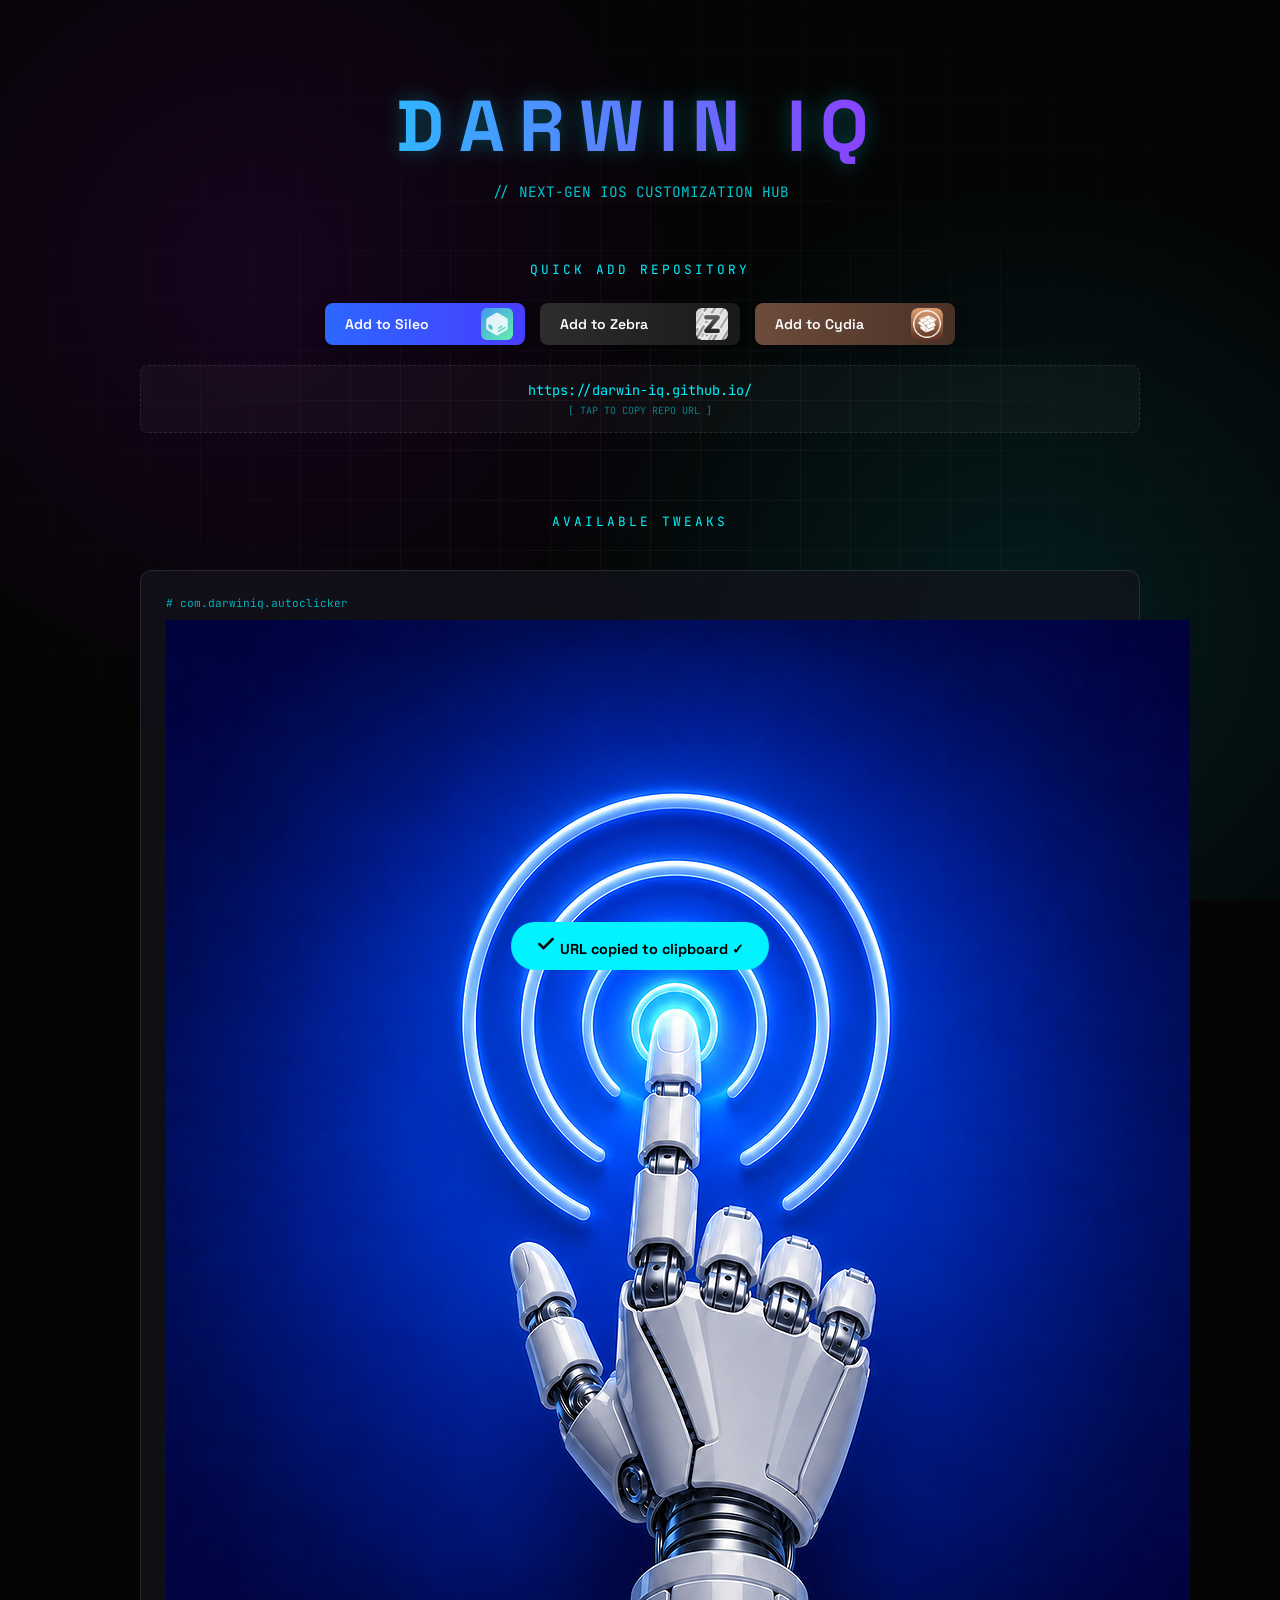
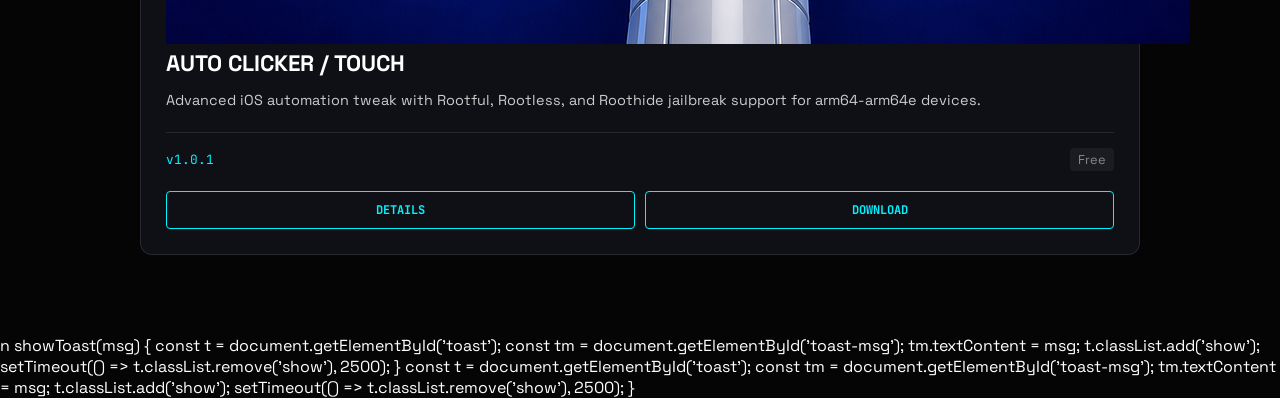
==== commit fc6e78ff: "Implement brand-specific Floating + Glow animations for all icons" ====
--- a/index.html
+++ b/index.html
@@ -3,7 +3,7 @@
 <head>
     <meta charset="UTF-8">
     <meta name="viewport" content="width=device-width, initial-scale=1.0">
-    <title>DaRwiN-IQ — Modern Cyberpunk Source</title>
+    <title>DaRwiN-IQ — Source</title>
     <link href="https://fonts.googleapis.com/css2?family=Space+Grotesk:wght@300;500;700&family=JetBrains+Mono:wght@400;700&display=swap" rel="stylesheet">
     <style>
         :root {
@@ -322,7 +322,10 @@
         </div>
     </div>
 
-    <div class="toast" id="toast">URL copied to clipboard ✓</div>
+    <div class="toast" id="toast">
+        <svg width="20" height="20" viewBox="0 0 24 24" fill="none" stroke="currentColor" stroke-width="3" stroke-linecap="round" stroke-linejoin="round"><polyline points="20 6 9 17 4 12"></polyline></svg>
+        <span id="toast-msg">URL copied to clipboard ✓</span>
+    </div>
 
     <script>
         /* ── PACKAGES DATA ── */
@@ -345,7 +348,10 @@
             card.className = 'card';
             card.innerHTML = `
                 <div class="tweak-id"># ${pkg.id}</div>
-                <div class="tweak-name">${pkg.name}</div>
+                <div class="tweak-header">
+                    <img class="tweak-icon" src="assets/package-icons/${pkg.id}.png" alt="">
+                    <div class="tweak-name">${pkg.name}</div>
+                </div>
                 <div class="tweak-desc">${pkg.desc}</div>
                 <div class="tweak-footer">
                     <span class="tweak-version">v${pkg.version}</span>
@@ -382,10 +388,30 @@
 
         function showToast(msg) {
             const t = document.getElementById('toast');
-            t.textContent = msg;
+            const tm = document.getElementById('toast-msg');
+            tm.textContent = msg;
             t.classList.add('show');
             setTimeout(() => t.classList.remove('show'), 2500);
         }
     </script>
 </body>
 </html>
+n showToast(msg) {
+            const t = document.getElementById('toast');
+            const tm = document.getElementById('toast-msg');
+            tm.textContent = msg;
+            t.classList.add('show');
+            setTimeout(() => t.classList.remove('show'), 2500);
+        }
+    </script>
+</body>
+</html>
+            const t = document.getElementById('toast');
+            const tm = document.getElementById('toast-msg');
+            tm.textContent = msg;
+            t.classList.add('show');
+            setTimeout(() => t.classList.remove('show'), 2500);
+        }
+    </script>
+</body>
+</html>
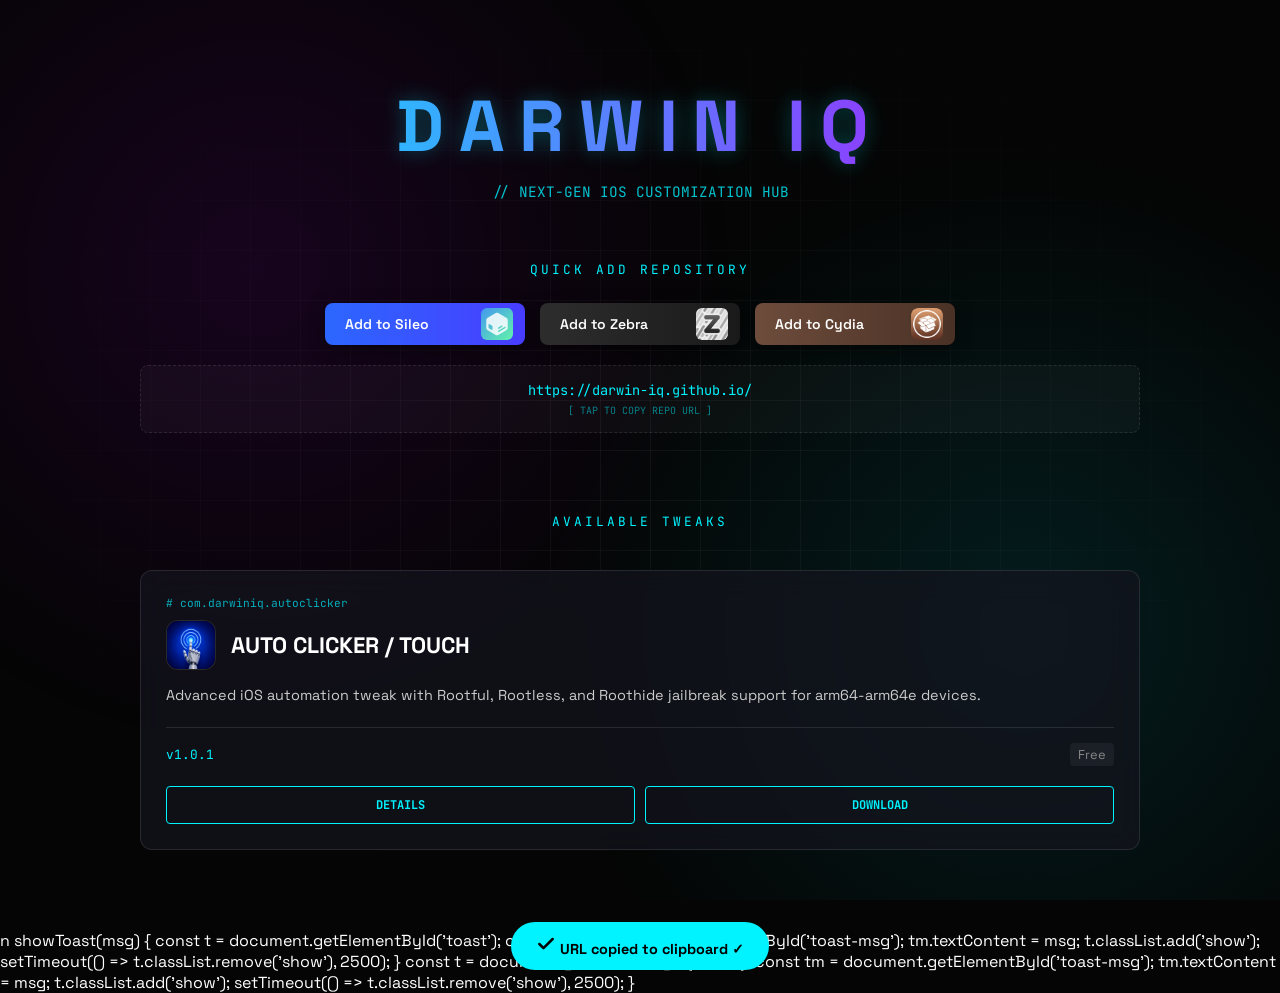
==== commit 44f72dd6: "Fix oversized icons by applying missing CSS constraints" ====
--- a/index.html
+++ b/index.html
@@ -181,10 +181,27 @@
             opacity: 0.7;
         }
 
+        .tweak-header {
+            display: flex;
+            align-items: center;
+            gap: 15px;
+            margin-bottom: 15px;
+        }
+
+        .tweak-icon {
+            width: 50px;
+            height: 50px;
+            border-radius: 12px;
+            background: #111;
+            border: 1px solid var(--border);
+            animation: floatIcon 3s ease-in-out infinite, glowIcon 2s ease-in-out infinite;
+            --glow-color: var(--accent);
+            object-fit: cover;
+        }
+
         .tweak-name {
             font-size: 1.4rem;
             font-weight: 700;
-            margin-bottom: 12px;
             color: white;
         }
 
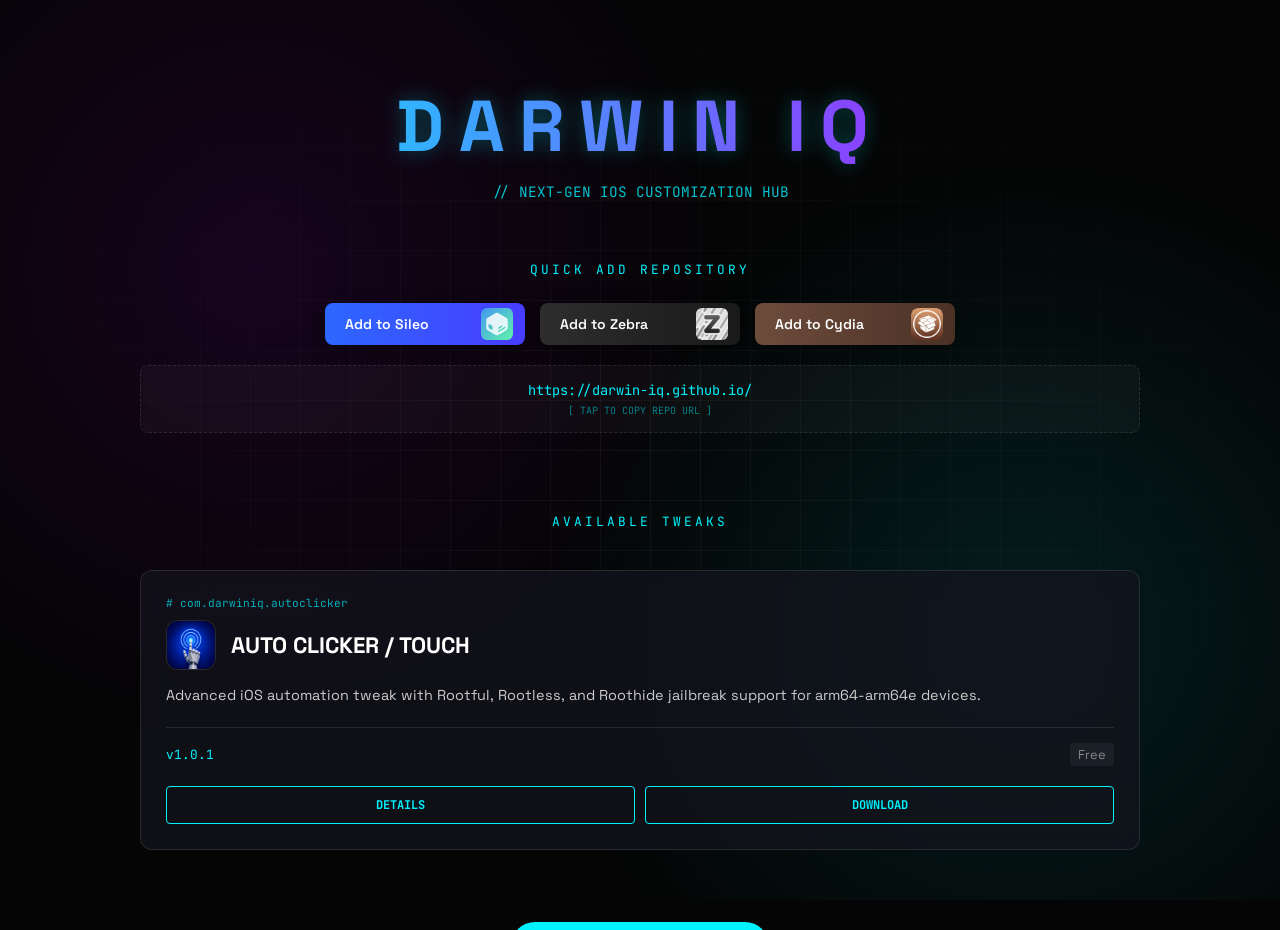
==== commit 6298c90b: "Fix: Remove duplicated code at the end of index.html" ====
--- a/index.html
+++ b/index.html
@@ -140,9 +140,20 @@
             justify-content: center;
             border-radius: 6px;
             overflow: hidden;
-        }
+            animation: floatIcon 3s ease-in-out infinite, glowIcon 2.5s ease-in-out infinite;
+            --glow-color: var(--accent);
+        }
+
+        .btn-sileo .btn-icon-img { --glow-color: #2c67ff; animation-delay: 0s; }
+        .btn-zebra .btn-icon-img { --glow-color: #ffffff; animation-delay: 0.2s; }
+        .btn-cydia .btn-icon-img { --glow-color: #ff9500; animation-delay: 0.4s; }
 
         .btn-icon-img img { width: 100%; height: 100%; object-fit: cover; }
+
+        @keyframes floatIcon {
+            0%, 100% { transform: translateY(0); }
+            50% { transform: translateY(-5px); }
+        }
 
         .btn-sileo { background: linear-gradient(90deg, #2c67ff, #483dff); }
         .btn-zebra { background: linear-gradient(90deg, #2d2d2d, #1a1a1a); }
@@ -194,7 +205,7 @@
             border-radius: 12px;
             background: #111;
             border: 1px solid var(--border);
-            animation: floatIcon 3s ease-in-out infinite, glowIcon 2s ease-in-out infinite;
+            animation: floatIcon 3s ease-in-out infinite;
             --glow-color: var(--accent);
             object-fit: cover;
         }
@@ -413,22 +424,3 @@
     </script>
 </body>
 </html>
-n showToast(msg) {
-            const t = document.getElementById('toast');
-            const tm = document.getElementById('toast-msg');
-            tm.textContent = msg;
-            t.classList.add('show');
-            setTimeout(() => t.classList.remove('show'), 2500);
-        }
-    </script>
-</body>
-</html>
-            const t = document.getElementById('toast');
-            const tm = document.getElementById('toast-msg');
-            tm.textContent = msg;
-            t.classList.add('show');
-            setTimeout(() => t.classList.remove('show'), 2500);
-        }
-    </script>
-</body>
-</html>
